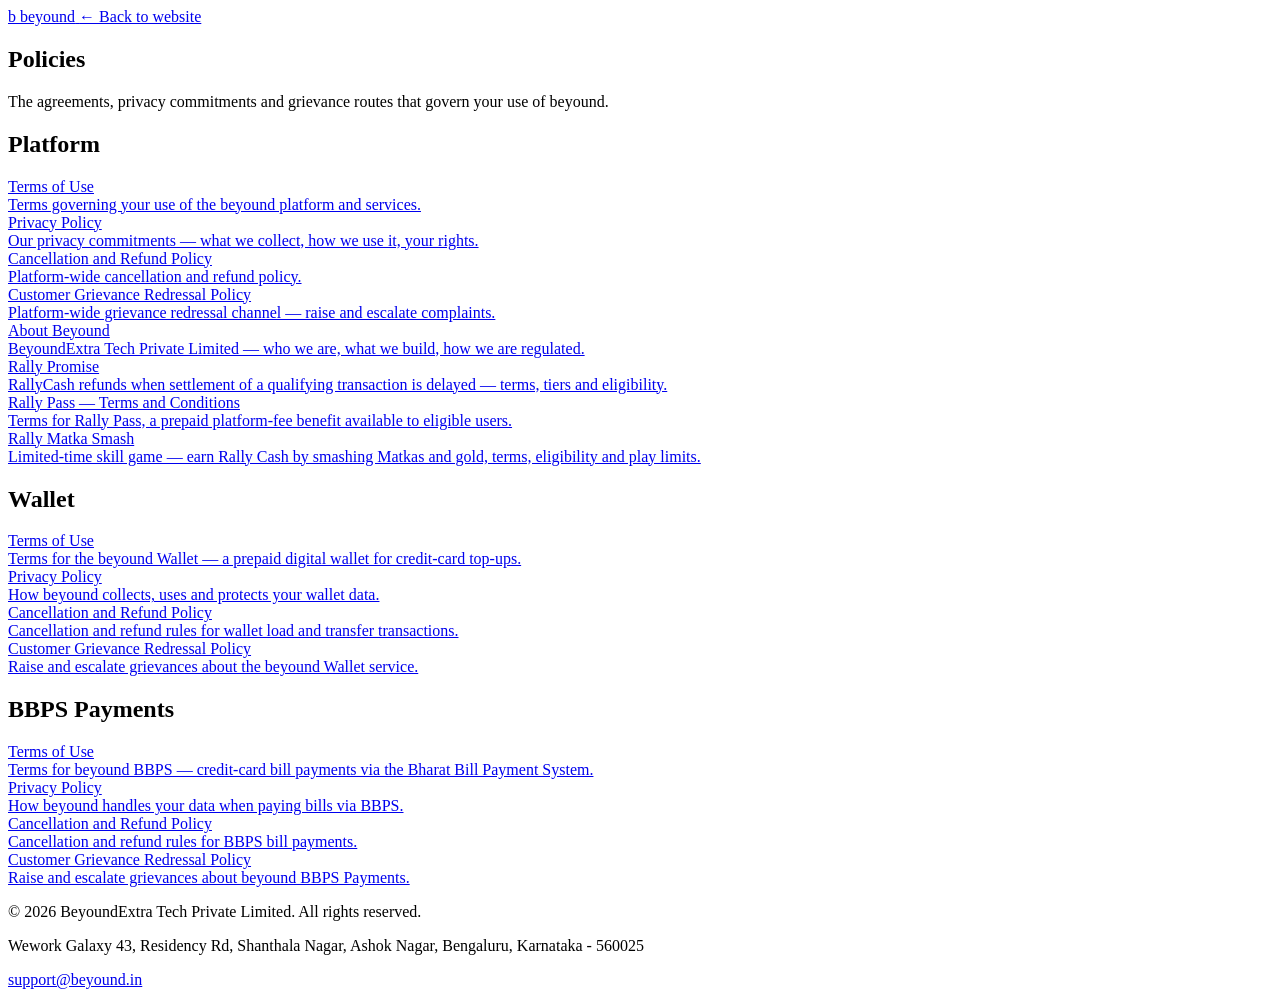
==== policies/index.html @ a231ddd3 "added link on policies list" ====
<!DOCTYPE html>
<html lang="en">
<head>
  <meta charset="UTF-8">
  <meta name="viewport" content="width=device-width, initial-scale=1">
  <title>Policies — beyound</title>
  <meta name="description" content="Privacy, terms, refund, grievance and about pages for the beyound platform.">
  <meta name="theme-color" content="#059669">
  <meta property="og:title" content="Policies — beyound">
  <meta property="og:description" content="Privacy, terms, refund, grievance and about pages for the beyound platform.">
  <meta property="og:type" content="website">
  <link rel="icon" href="data:image/svg+xml,<svg xmlns='http://www.w3.org/2000/svg' viewBox='0 0 100 100'><circle cx='50' cy='50' r='50' fill='%23059669'/><text x='50' y='68' text-anchor='middle' font-size='52' font-weight='700' font-family='system-ui' fill='white'>b</text></svg>">
  <link rel="preconnect" href="https://fonts.googleapis.com">
  <link rel="preconnect" href="https://fonts.gstatic.com" crossorigin>
  <link href="https://fonts.googleapis.com/css2?family=Sora:wght@400;500;600;700;800&display=swap" rel="stylesheet">
  <link rel="stylesheet" href="styles.css">
  <script>
    // Hide chrome (e.g. "All policies" back-link) when embedded in a
    // native webview via ?webView=true. Runs synchronously in <head> so
    // the class is set before first paint — no flicker.
    try {
      if (new URLSearchParams(location.search).get('webView') === 'true') {
        document.documentElement.classList.add('webview');
      }
    } catch (e) {}
  </script>
</head>
<body>
  <header class="page-header">
    <a class="brand-link" href="../">
      <span class="brand-mark">b</span>
      <span class="brand-name">beyound</span>
    </a>
    <a class="back-link" href="https://beyound.in/">← Back to website</a>
  </header>
  <section class="index-hero">
    <h1>Policies</h1>
    <p>The agreements, privacy commitments and grievance routes that govern your use of beyound.</p>
  </section>
  <main class="policy-groups">
    <section class="policy-group">
      <h2>Platform</h2>
      <div class="policy-list">
        <a class="policy-card" href="terms.html">
          <div class="title">Terms of Use</div>
          <div class="desc">Terms governing your use of the beyound platform and services.</div>
        </a>
        <a class="policy-card" href="privacy.html">
          <div class="title">Privacy Policy</div>
          <div class="desc">Our privacy commitments — what we collect, how we use it, your rights.</div>
        </a>
        <a class="policy-card" href="refund-cancellation.html">
          <div class="title">Cancellation and Refund Policy</div>
          <div class="desc">Platform-wide cancellation and refund policy.</div>
        </a>
        <a class="policy-card" href="grievance.html">
          <div class="title">Customer Grievance Redressal Policy</div>
          <div class="desc">Platform-wide grievance redressal channel — raise and escalate complaints.</div>
        </a>
        <a class="policy-card" href="about.html">
          <div class="title">About Beyound</div>
          <div class="desc">BeyoundExtra Tech Private Limited — who we are, what we build, how we are regulated.</div>
        </a>
        <a class="policy-card" href="rally-promise.html">
          <div class="title">Rally Promise</div>
          <div class="desc">RallyCash refunds when settlement of a qualifying transaction is delayed — terms, tiers and eligibility.</div>
        </a>
        <a class="policy-card" href="rally-pass.html">
          <div class="title">Rally Pass — Terms and Conditions</div>
          <div class="desc">Terms for Rally Pass, a prepaid platform-fee benefit available to eligible users.</div>
        </a>
        <a class="policy-card" href="matka-smash.html">
          <div class="title">Rally Matka Smash</div>
          <div class="desc">Limited-time skill game — earn Rally Cash by smashing Matkas and gold, terms, eligibility and play limits.</div>
        </a>

      </div>
    </section>
    <section class="policy-group">
      <h2>Wallet</h2>
      <div class="policy-list">
        <a class="policy-card" href="wallet/terms.html">
          <div class="title">Terms of Use</div>
          <div class="desc">Terms for the beyound Wallet — a prepaid digital wallet for credit-card top-ups.</div>
        </a>
        <a class="policy-card" href="wallet/privacy.html">
          <div class="title">Privacy Policy</div>
          <div class="desc">How beyound collects, uses and protects your wallet data.</div>
        </a>
        <a class="policy-card" href="wallet/refund-cancellation.html">
          <div class="title">Cancellation and Refund Policy</div>
          <div class="desc">Cancellation and refund rules for wallet load and transfer transactions.</div>
        </a>
        <a class="policy-card" href="wallet/grievance.html">
          <div class="title">Customer Grievance Redressal Policy</div>
          <div class="desc">Raise and escalate grievances about the beyound Wallet service.</div>
        </a>

      </div>
    </section>
    <section class="policy-group">
      <h2>BBPS Payments</h2>
      <div class="policy-list">
        <a class="policy-card" href="bbps/terms.html">
          <div class="title">Terms of Use</div>
          <div class="desc">Terms for beyound BBPS — credit-card bill payments via the Bharat Bill Payment System.</div>
        </a>
        <a class="policy-card" href="bbps/privacy.html">
          <div class="title">Privacy Policy</div>
          <div class="desc">How beyound handles your data when paying bills via BBPS.</div>
        </a>
        <a class="policy-card" href="bbps/refund-cancellation.html">
          <div class="title">Cancellation and Refund Policy</div>
          <div class="desc">Cancellation and refund rules for BBPS bill payments.</div>
        </a>
        <a class="policy-card" href="bbps/grievance.html">
          <div class="title">Customer Grievance Redressal Policy</div>
          <div class="desc">Raise and escalate grievances about beyound BBPS Payments.</div>
        </a>

      </div>
    </section>
  </main>
  <footer class="page-footer">
    <p>&copy; 2026 BeyoundExtra Tech Private Limited. All rights reserved.</p>
    <p class="address">Wework Galaxy 43, Residency Rd, Shanthala Nagar, Ashok Nagar, Bengaluru, Karnataka - 560025</p>
    <p><a href="mailto:support@beyound.in">support@beyound.in</a></p>
  </footer>
</body>
</html>
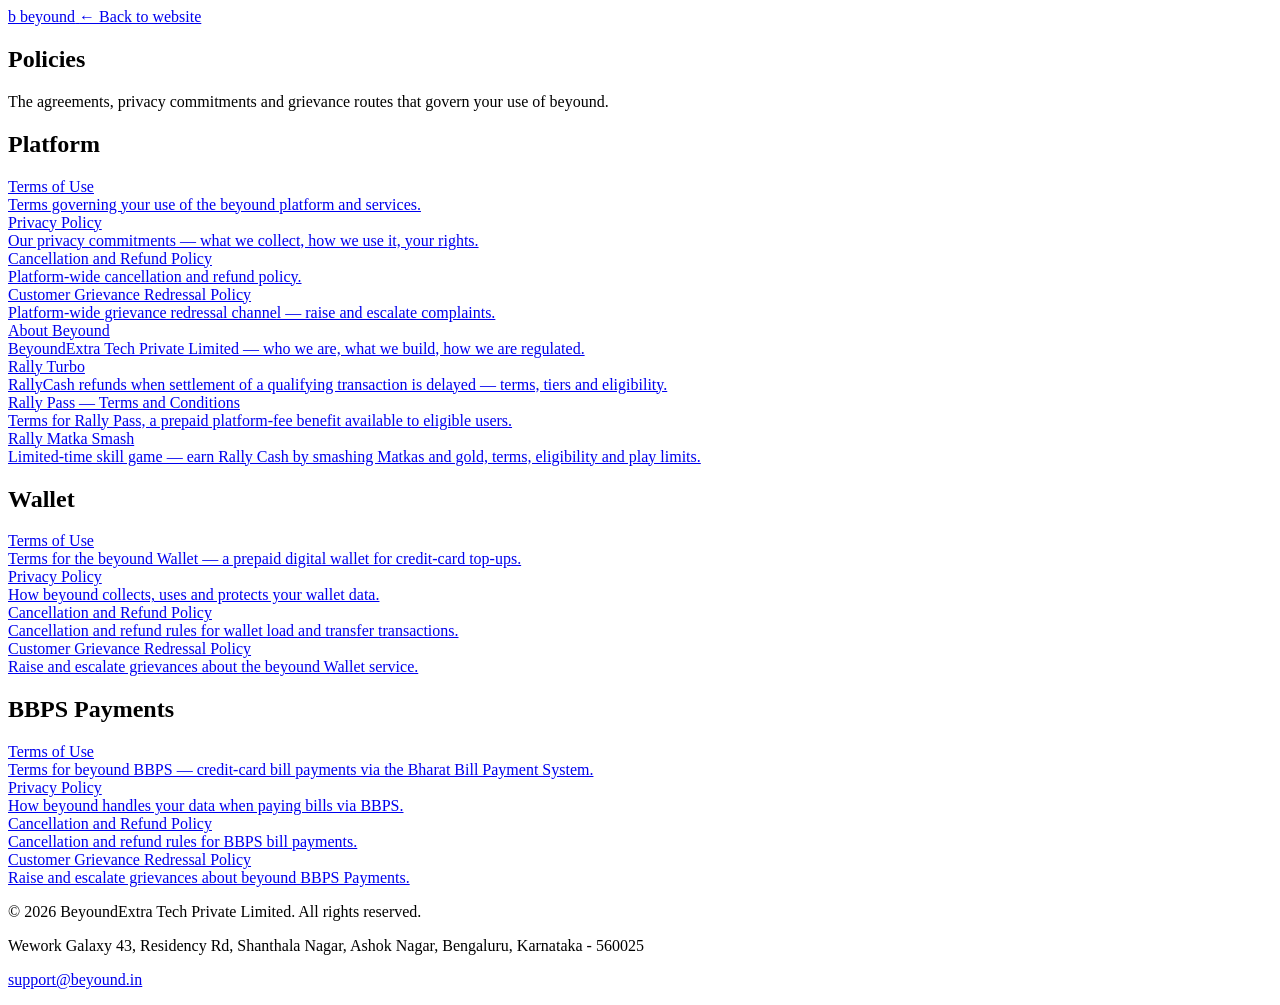
==== commit 2fbbf77d: "chore(policies): rename Rally Promise to Rally Turbo Rebrand the campaign T&Cs page and its policies" ====
--- a/policies/index.html
+++ b/policies/index.html
@@ -62,7 +62,7 @@
           <div class="desc">BeyoundExtra Tech Private Limited — who we are, what we build, how we are regulated.</div>
         </a>
         <a class="policy-card" href="rally-promise.html">
-          <div class="title">Rally Promise</div>
+          <div class="title">Rally Turbo</div>
           <div class="desc">RallyCash refunds when settlement of a qualifying transaction is delayed — terms, tiers and eligibility.</div>
         </a>
         <a class="policy-card" href="rally-pass.html">
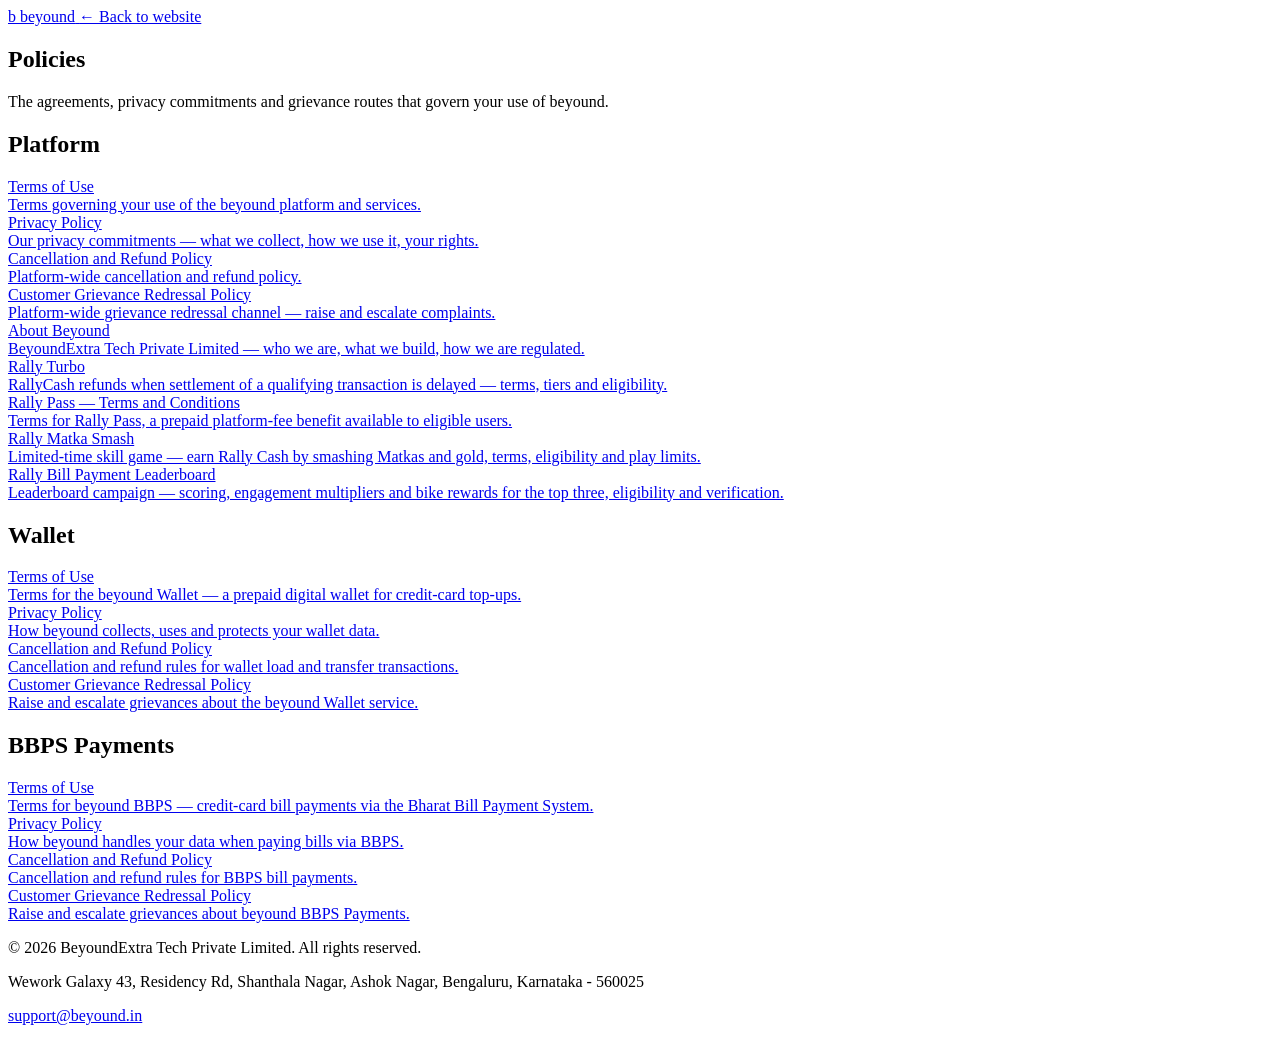
==== commit 30401443: "feat(policies): add Rally Bill Payment Leaderboard T&C with bike prizes New campaign page from the l" ====
--- a/policies/index.html
+++ b/policies/index.html
@@ -73,6 +73,10 @@
           <div class="title">Rally Matka Smash</div>
           <div class="desc">Limited-time skill game — earn Rally Cash by smashing Matkas and gold, terms, eligibility and play limits.</div>
         </a>
+        <a class="policy-card" href="rally-race.html">
+          <div class="title">Rally Bill Payment Leaderboard</div>
+          <div class="desc">Leaderboard campaign — scoring, engagement multipliers and bike rewards for the top three, eligibility and verification.</div>
+        </a>
 
       </div>
     </section>
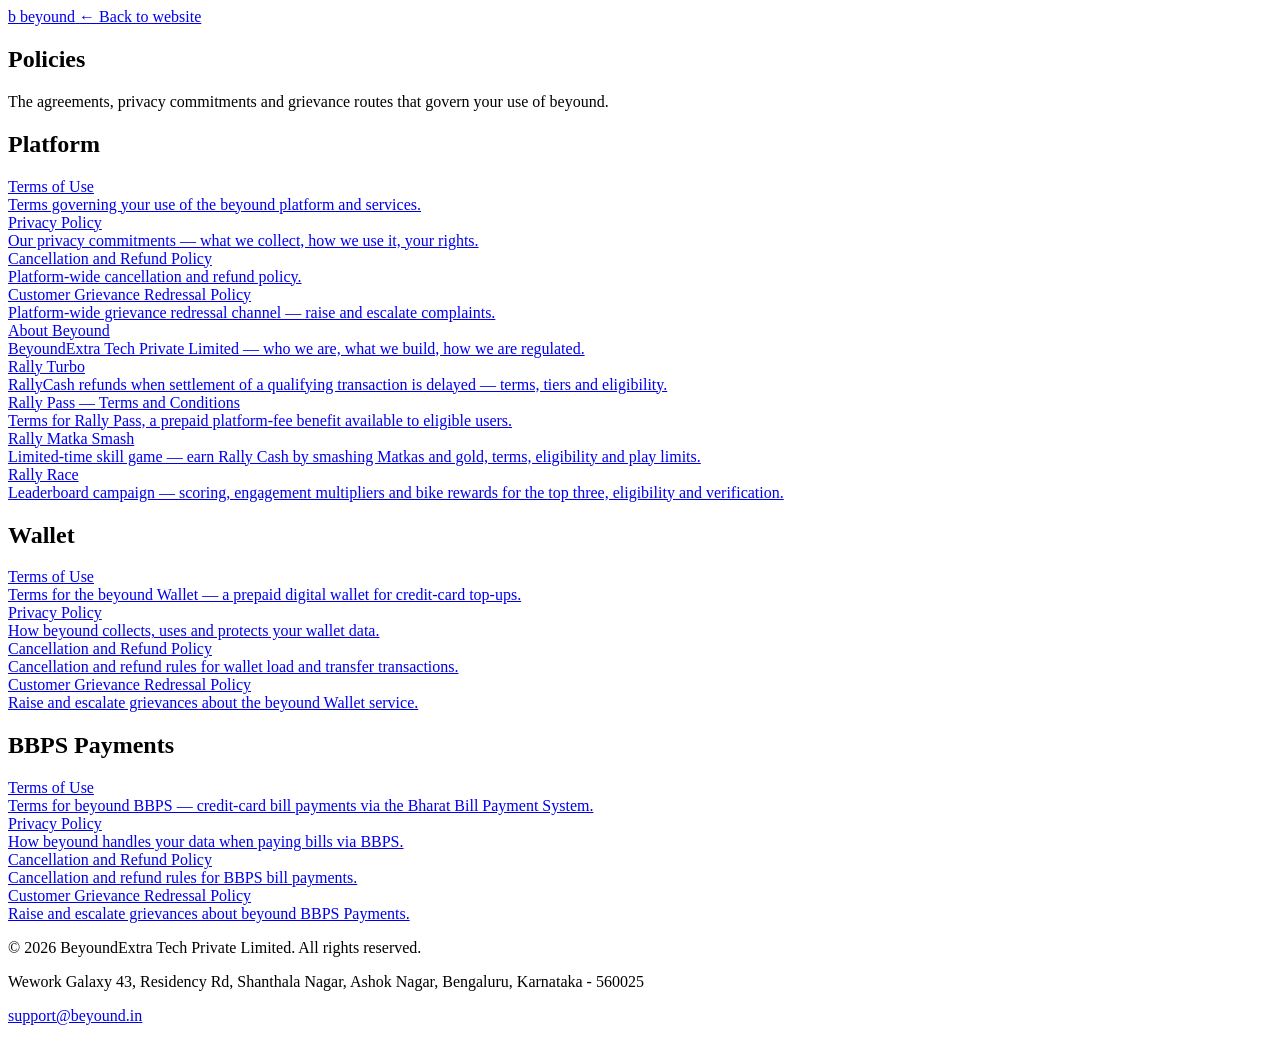
==== commit 8b611dc7: "chore(policies): rename Rally Bill Payment Leaderboard to Rally Race Co-Authored-By: runhmd <3189659" ====
--- a/policies/index.html
+++ b/policies/index.html
@@ -74,7 +74,7 @@
           <div class="desc">Limited-time skill game — earn Rally Cash by smashing Matkas and gold, terms, eligibility and play limits.</div>
         </a>
         <a class="policy-card" href="rally-race.html">
-          <div class="title">Rally Bill Payment Leaderboard</div>
+          <div class="title">Rally Race</div>
           <div class="desc">Leaderboard campaign — scoring, engagement multipliers and bike rewards for the top three, eligibility and verification.</div>
         </a>
 
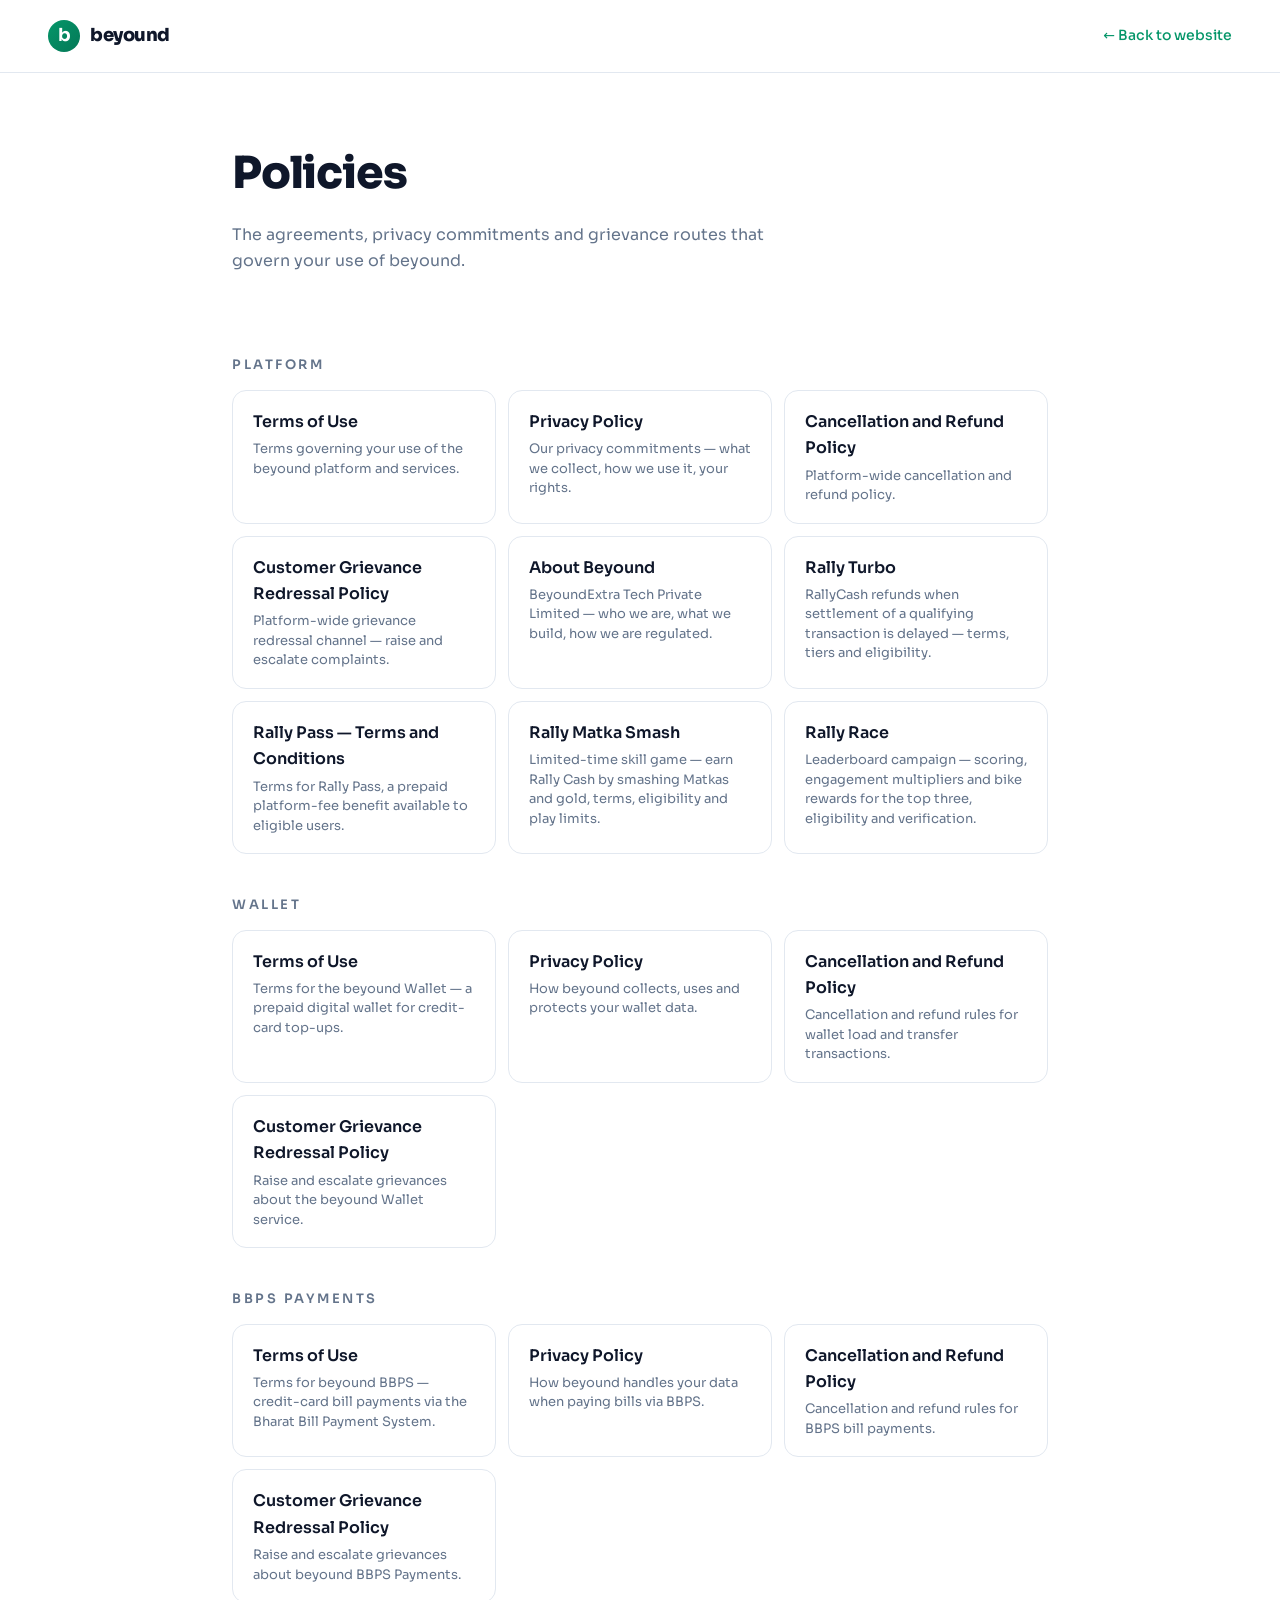
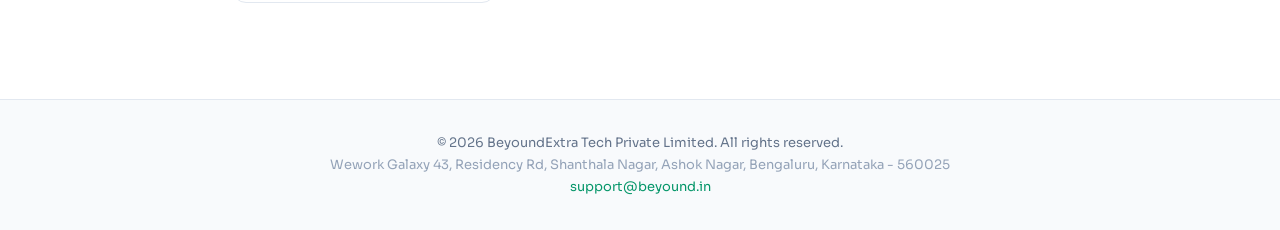
==== commit fb2f1656: "feat(policies): co-brand header as beyound x Rally when opened from Rally app Policy pages under /po" ====
--- a/policies/index.html
+++ b/policies/index.html
@@ -14,6 +14,29 @@
   <link rel="preconnect" href="https://fonts.gstatic.com" crossorigin>
   <link href="https://fonts.googleapis.com/css2?family=Sora:wght@400;500;600;700;800&display=swap" rel="stylesheet">
   <link rel="stylesheet" href="styles.css">
+    <script>
+      // Co-brand the header as "beyound x Rally" when the page is opened from
+      // the Rally app (?app=rally). Runs in <head> so the class is set before
+      // first paint. Also carries app/webView params onto in-section policy
+      // links so navigating from the index keeps the same header.
+      try {
+        var policyParams = new URLSearchParams(location.search);
+        if (policyParams.get("app") === "rally") {
+          document.documentElement.classList.add("app-rally");
+        }
+        var carried = ["app", "webView"].filter(function (k) { return policyParams.has(k); });
+        if (carried.length) {
+          document.addEventListener("DOMContentLoaded", function () {
+            document.querySelectorAll('a[href$=".html"]').forEach(function (a) {
+              if (/^[a-z]+:|^\/\//i.test(a.getAttribute("href"))) return;
+              var url = new URL(a.href);
+              carried.forEach(function (k) { url.searchParams.set(k, policyParams.get(k)); });
+              a.href = url.toString();
+            });
+          });
+        }
+      } catch (e) {}
+    </script>
   <script>
     // Hide chrome (e.g. "All policies" back-link) when embedded in a
     // native webview via ?webView=true. Runs synchronously in <head> so
@@ -31,6 +54,10 @@
       <span class="brand-mark">b</span>
       <span class="brand-name">beyound</span>
     </a>
+      <span class="cobrand" aria-label="in partnership with Rally">
+        <span class="cobrand-x" aria-hidden="true">&times;</span>
+        <img class="cobrand-logo" src="assets/rally-logo.png" alt="Rally" width="454" height="160" />
+      </span>
     <a class="back-link" href="https://beyound.in/">← Back to website</a>
   </header>
   <section class="index-hero">
--- a/policies/styles.css
+++ b/policies/styles.css
@@ -0,0 +1,297 @@
+:root {
+  --brand: #059669;
+  --brand-dark: #047857;
+  --ink: #0F172A;
+  --muted: #64748B;
+  --muted-soft: #94A3B8;
+  --border: #E2E8F0;
+  --bg: #ffffff;
+  --bg-soft: #F8FAFC;
+}
+
+*, *::before, *::after { box-sizing: border-box; margin: 0; padding: 0; }
+
+/* Hide vertical scroll indicator across all browsers while keeping
+   scroll functionality intact. */
+html, body { scrollbar-width: none; -ms-overflow-style: none; }
+html::-webkit-scrollbar, body::-webkit-scrollbar { width: 0; height: 0; display: none; }
+*::-webkit-scrollbar { width: 0; height: 0; display: none; }
+
+html { scroll-behavior: smooth; }
+
+body {
+  font-family: 'Sora', system-ui, -apple-system, sans-serif;
+  background: var(--bg);
+  color: var(--ink);
+  line-height: 1.65;
+  -webkit-font-smoothing: antialiased;
+}
+
+.page-header {
+  display: flex;
+  align-items: center;
+  justify-content: space-between;
+  padding: 20px clamp(20px, 5vw, 48px);
+  border-bottom: 1px solid var(--border);
+  position: sticky;
+  top: 0;
+  background: rgba(255,255,255,0.92);
+  backdrop-filter: blur(12px);
+  z-index: 10;
+}
+
+.brand-link {
+  display: inline-flex;
+  align-items: center;
+  gap: 10px;
+  text-decoration: none;
+  color: var(--ink);
+}
+
+.brand-mark {
+  width: 32px;
+  height: 32px;
+  border-radius: 50%;
+  background: linear-gradient(135deg, var(--brand), var(--brand-dark));
+  color: #fff;
+  font-weight: 700;
+  font-size: 18px;
+  display: inline-flex;
+  align-items: center;
+  justify-content: center;
+}
+
+.brand-name {
+  font-weight: 800;
+  font-size: 18px;
+  letter-spacing: -0.5px;
+}
+
+.back-link {
+  font-size: 14px;
+  color: var(--brand);
+  text-decoration: none;
+  font-weight: 500;
+}
+
+.back-link:hover { text-decoration: underline; }
+
+/* When the page is opened inside a native webview (?webView=true), hide
+   the "All policies" back-link so the host app's navigation stays in
+   control. The class is toggled by the inline boot script in <head>. */
+html.webview .back-link { display: none; }
+
+/* "beyound x Rally" co-brand, shown only when opened from the Rally app
+   (?app=rally). The class is toggled by the inline boot script in <head>.
+   margin-right:auto keeps it hugging the beyound mark while the header's
+   space-between still pushes the back-link to the far edge. */
+.cobrand {
+  display: none;
+  align-items: center;
+  gap: 10px;
+  margin-left: 12px;
+  margin-right: auto;
+}
+html.app-rally .cobrand { display: inline-flex; }
+
+.cobrand-x {
+  font-size: 18px;
+  font-weight: 500;
+  color: var(--ink);
+  opacity: 0.45;
+  line-height: 1;
+}
+
+.cobrand-logo {
+  height: 26px;
+  width: auto;
+  display: block;
+}
+
+@media (max-width: 420px) {
+  .cobrand { gap: 8px; margin-left: 8px; }
+  .cobrand-logo { height: 22px; }
+}
+
+main.policy {
+  max-width: 760px;
+  margin: 0 auto;
+  padding: 56px clamp(20px, 5vw, 32px) 96px;
+}
+
+main.policy .kicker {
+  font-size: 12px;
+  text-transform: uppercase;
+  letter-spacing: 2px;
+  color: var(--brand);
+  font-weight: 600;
+  margin-bottom: 12px;
+}
+
+main.policy h1 {
+  font-size: clamp(28px, 4vw, 40px);
+  font-weight: 800;
+  letter-spacing: -1px;
+  line-height: 1.15;
+  margin-bottom: 12px;
+}
+
+main.policy .updated {
+  font-size: 14px;
+  color: var(--muted);
+  margin-bottom: 40px;
+}
+
+.policy-body h2 {
+  font-size: 22px;
+  font-weight: 700;
+  margin: 40px 0 14px;
+  letter-spacing: -0.4px;
+}
+
+.policy-body h3 {
+  font-size: 18px;
+  font-weight: 600;
+  margin: 28px 0 10px;
+}
+
+.policy-body h4 {
+  font-size: 16px;
+  font-weight: 600;
+  margin: 22px 0 8px;
+}
+
+.policy-body p {
+  margin: 0 0 14px;
+  color: #1F2937;
+}
+
+.policy-body ul, .policy-body ol {
+  margin: 0 0 18px 22px;
+  color: #1F2937;
+}
+
+.policy-body li { margin-bottom: 6px; }
+
+.policy-body strong { color: var(--ink); }
+
+.policy-body a {
+  color: var(--brand);
+  text-decoration: underline;
+  text-underline-offset: 2px;
+}
+
+.policy-body hr {
+  border: none;
+  border-top: 1px solid var(--border);
+  margin: 32px 0;
+}
+
+.policy-body table {
+  width: 100%;
+  border-collapse: collapse;
+  margin: 18px 0;
+  font-size: 14px;
+}
+
+.policy-body th, .policy-body td {
+  border: 1px solid var(--border);
+  padding: 10px 12px;
+  text-align: left;
+  vertical-align: top;
+}
+
+.policy-body th { background: var(--bg-soft); font-weight: 600; }
+
+.page-footer {
+  border-top: 1px solid var(--border);
+  background: var(--bg-soft);
+  padding: 32px clamp(20px, 5vw, 48px);
+  text-align: center;
+  color: var(--muted);
+  font-size: 13px;
+  line-height: 1.7;
+}
+
+.page-footer .address { color: var(--muted-soft); }
+
+.page-footer a {
+  color: var(--brand);
+  text-decoration: none;
+}
+
+.page-footer a:hover { text-decoration: underline; }
+
+/* Index page */
+
+.index-hero {
+  max-width: 880px;
+  margin: 0 auto;
+  padding: 64px clamp(20px, 5vw, 32px) 24px;
+}
+
+.index-hero h1 {
+  font-size: clamp(32px, 5vw, 44px);
+  font-weight: 800;
+  letter-spacing: -1.2px;
+  margin-bottom: 12px;
+}
+
+.index-hero p {
+  color: var(--muted);
+  font-size: 16px;
+  max-width: 580px;
+}
+
+.policy-groups {
+  max-width: 880px;
+  margin: 0 auto;
+  padding: 16px clamp(20px, 5vw, 32px) 96px;
+}
+
+.policy-group {
+  margin-top: 40px;
+}
+
+.policy-group h2 {
+  font-size: 13px;
+  text-transform: uppercase;
+  letter-spacing: 2.5px;
+  color: var(--muted);
+  font-weight: 600;
+  margin-bottom: 14px;
+}
+
+.policy-list {
+  display: grid;
+  gap: 12px;
+  grid-template-columns: repeat(auto-fill, minmax(260px, 1fr));
+}
+
+.policy-card {
+  display: block;
+  padding: 18px 20px;
+  border: 1px solid var(--border);
+  border-radius: 14px;
+  text-decoration: none;
+  color: var(--ink);
+  background: #fff;
+  transition: border-color 120ms ease, transform 120ms ease, box-shadow 120ms ease;
+}
+
+.policy-card:hover {
+  border-color: var(--brand);
+  transform: translateY(-2px);
+  box-shadow: 0 8px 24px rgba(5, 150, 105, 0.08);
+}
+
+.policy-card .title {
+  font-weight: 600;
+  margin-bottom: 4px;
+}
+
+.policy-card .desc {
+  font-size: 13px;
+  color: var(--muted);
+  line-height: 1.5;
+}
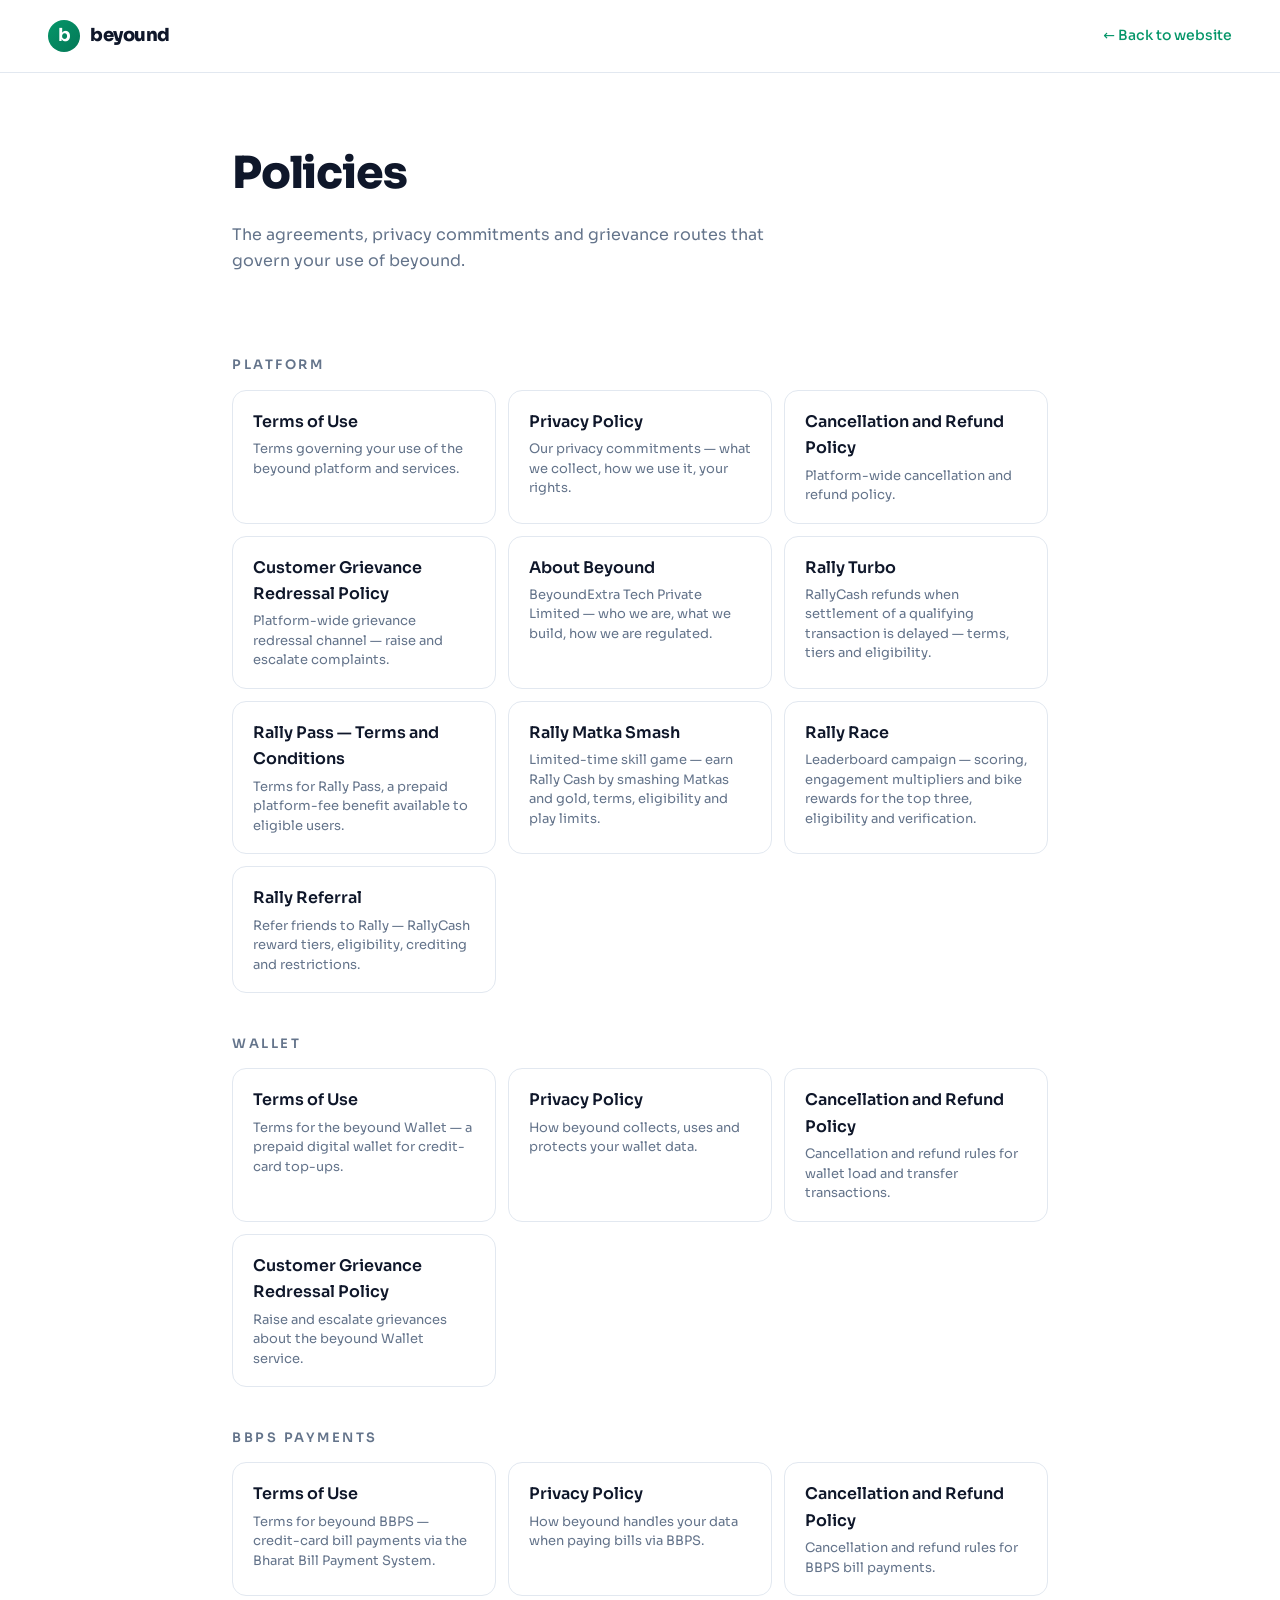
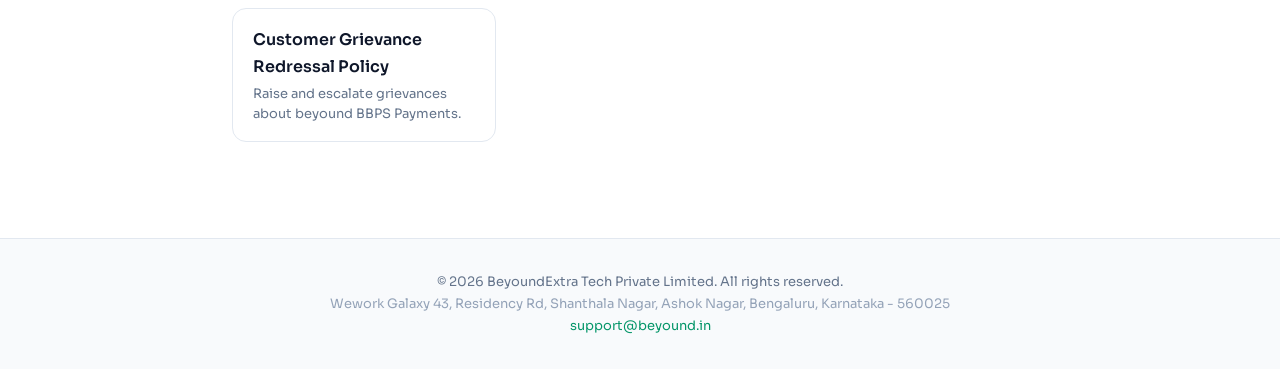
==== commit d68b2f0b: "feat(policies): add Rally Referral T&C page New policies/rally-referral.html covering the Rally Refe" ====
--- a/policies/index.html
+++ b/policies/index.html
@@ -13,7 +13,7 @@
   <link rel="preconnect" href="https://fonts.googleapis.com">
   <link rel="preconnect" href="https://fonts.gstatic.com" crossorigin>
   <link href="https://fonts.googleapis.com/css2?family=Sora:wght@400;500;600;700;800&display=swap" rel="stylesheet">
-  <link rel="stylesheet" href="styles.css">
+  <link rel="stylesheet" href="styles.css?v=20261013">
     <script>
       // Co-brand the header as "beyound x Rally" when the page is opened from
       // the Rally app (?app=rally). Runs in <head> so the class is set before
@@ -54,9 +54,9 @@
       <span class="brand-mark">b</span>
       <span class="brand-name">beyound</span>
     </a>
-      <span class="cobrand" aria-label="in partnership with Rally">
+      <span class="cobrand" aria-label="in partnership with Rally" hidden>
         <span class="cobrand-x" aria-hidden="true">&times;</span>
-        <img class="cobrand-logo" src="assets/rally-logo.png" alt="Rally" width="454" height="160" />
+        <img class="cobrand-logo" src="assets/rally-logo.png" alt="Rally" width="74" height="26" />
       </span>
     <a class="back-link" href="https://beyound.in/">← Back to website</a>
   </header>
@@ -103,6 +103,10 @@
         <a class="policy-card" href="rally-race.html">
           <div class="title">Rally Race</div>
           <div class="desc">Leaderboard campaign — scoring, engagement multipliers and bike rewards for the top three, eligibility and verification.</div>
+        </a>
+        <a class="policy-card" href="rally-referral.html">
+          <div class="title">Rally Referral</div>
+          <div class="desc">Refer friends to Rally — RallyCash reward tiers, eligibility, crediting and restrictions.</div>
         </a>
 
       </div>
